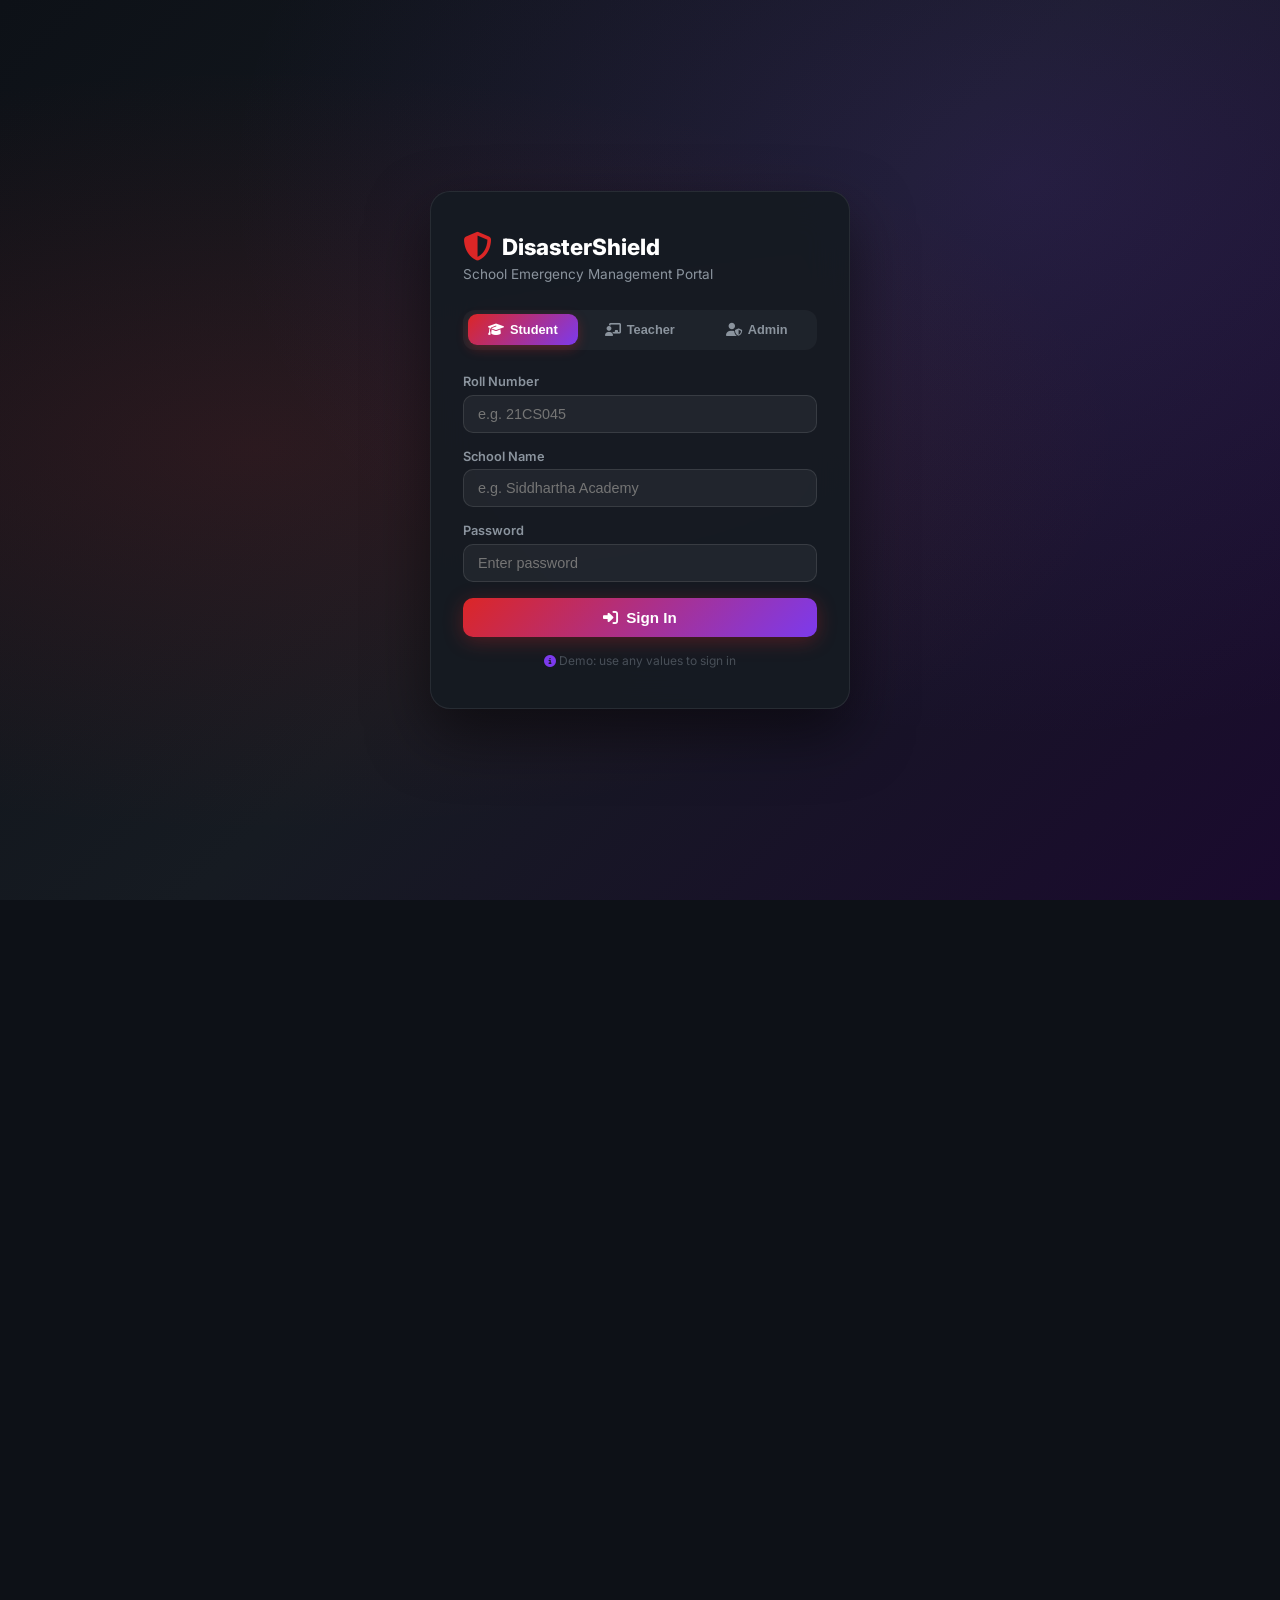
==== disaster-app/index.html @ bceb73b1 "Add DisasterShield app" ====
<!DOCTYPE html>
<html lang="en">
<head>
  <meta charset="UTF-8" />
  <meta name="viewport" content="width=device-width, initial-scale=1.0" />
  <title>DisasterShield — School Disaster Management System</title>
  <link rel="preconnect" href="https://fonts.googleapis.com" />
  <link href="https://fonts.googleapis.com/css2?family=Inter:wght@300;400;500;600;700;800&display=swap" rel="stylesheet" />
  <link rel="stylesheet" href="https://cdnjs.cloudflare.com/ajax/libs/font-awesome/6.5.0/css/all.min.css" />
  <link rel="stylesheet" href="style.css" />
</head>
<body>

<!-- ══════════ AUTH SCREEN ══════════ -->
<div id="auth-screen" class="screen active">
  <div class="auth-bg">
    <div class="auth-card">
      <div class="auth-logo"><i class="fas fa-shield-halved"></i><span>DisasterShield</span></div>
      <p class="auth-sub">School Emergency Management Portal</p>

      <div class="role-tabs">
        <button class="role-tab active" data-role="student" onclick="setRole('student')"><i class="fas fa-graduation-cap"></i> Student</button>
        <button class="role-tab" data-role="teacher" onclick="setRole('teacher')"><i class="fas fa-chalkboard-teacher"></i> Teacher</button>
        <button class="role-tab" data-role="admin" onclick="setRole('admin')"><i class="fas fa-user-shield"></i> Admin</button>
      </div>

      <form id="auth-form" onsubmit="handleLogin(event)">
        <div id="student-fields">
          <div class="form-group"><label>Roll Number</label><input type="text" id="roll" placeholder="e.g. 21CS045" /></div>
          <div class="form-group"><label>School Name</label><input type="text" id="school-s" placeholder="e.g. Siddhartha Academy" /></div>
          <div class="form-group"><label>Password</label><input type="password" id="pass-s" placeholder="Enter password" /></div>
        </div>
        <div id="teacher-fields" class="hidden">
          <div class="form-group"><label>Email</label><input type="email" id="email-t" placeholder="teacher@school.edu" /></div>
          <div class="form-group"><label>School Name</label><input type="text" id="school-t" placeholder="e.g. Siddhartha Academy" /></div>
          <div class="form-group"><label>Password</label><input type="password" id="pass-t" placeholder="Enter password" /></div>
        </div>
        <div id="admin-fields" class="hidden">
          <div class="form-group"><label>Admin Email</label><input type="email" id="email-a" placeholder="admin@district.gov" /></div>
          <div class="form-group"><label>Password</label><input type="password" id="pass-a" placeholder="Enter admin password" /></div>
        </div>
        <div id="auth-error" class="auth-error hidden"></div>
        <button type="submit" class="btn-login"><i class="fas fa-right-to-bracket"></i> Sign In</button>
      </form>
      <p class="demo-hint"><i class="fas fa-circle-info"></i> Demo: use any values to sign in</p>
    </div>
  </div>
</div>

<!-- ══════════ DASHBOARD SCREEN ══════════ -->
<div id="dashboard-screen" class="screen">
  <!-- Sidebar -->
  <aside class="sidebar" id="sidebar">
    <div class="sidebar-header">
      <i class="fas fa-shield-halved"></i>
      <span>DisasterShield</span>
      <button class="sidebar-close" onclick="toggleSidebar()"><i class="fas fa-times"></i></button>
    </div>
    <div class="user-badge" id="user-badge"></div>
    <nav class="sidebar-nav" id="sidebar-nav"></nav>
    <button class="btn-logout" onclick="logout()"><i class="fas fa-right-from-bracket"></i> Sign Out</button>
  </aside>

  <!-- Main -->
  <div class="main-wrap">
    <header class="topbar">
      <button class="menu-btn" onclick="toggleSidebar()"><i class="fas fa-bars"></i></button>
      <div class="topbar-title" id="topbar-title">Dashboard</div>
      <div class="topbar-right">
        <div class="alert-bell" onclick="showTab('alerts')">
          <i class="fas fa-bell"></i>
          <span class="bell-dot"></span>
        </div>
        <div class="topbar-avatar" id="topbar-avatar"></div>
      </div>
    </header>

    <main class="content" id="main-content"></main>
  </div>
</div>

<script src="app.js"></script>
</body>
</html>
---- disaster-app/style.css ----
*,*::before,*::after{box-sizing:border-box;margin:0;padding:0}
html,body{height:100%;font-family:'Inter',sans-serif;background:#0D1117;color:#E6EDF3;overflow-x:hidden}
a{text-decoration:none;color:inherit}
ul{list-style:none}
.hidden{display:none!important}
.screen{display:none}
.screen.active{display:block}

/* ── AUTH ── */
.auth-bg{
  min-height:100vh;display:flex;align-items:center;justify-content:center;
  background:linear-gradient(135deg,#0D1117 0%,#161B22 50%,#1a0a2e 100%);
  padding:1.5rem;position:relative;overflow:hidden;
}
.auth-bg::before{
  content:'';position:absolute;inset:0;
  background:radial-gradient(ellipse at 20% 50%,rgba(220,38,38,.12),transparent 60%),
             radial-gradient(ellipse at 80% 20%,rgba(124,58,237,.15),transparent 55%);
}
.auth-card{
  background:rgba(22,27,34,.95);border:1px solid rgba(255,255,255,.08);
  border-radius:20px;padding:2.5rem 2rem;width:100%;max-width:420px;
  position:relative;z-index:1;backdrop-filter:blur(20px);
  box-shadow:0 25px 60px rgba(0,0,0,.5);
}
.auth-logo{display:flex;align-items:center;gap:.6rem;margin-bottom:.3rem}
.auth-logo i{font-size:1.8rem;color:#DC2626}
.auth-logo span{font-size:1.4rem;font-weight:800;color:#fff}
.auth-sub{color:#8B949E;font-size:.85rem;margin-bottom:1.75rem}
.role-tabs{display:grid;grid-template-columns:1fr 1fr 1fr;gap:.4rem;margin-bottom:1.5rem;
  background:rgba(255,255,255,.04);padding:.3rem;border-radius:12px}
.role-tab{
  padding:.5rem;border:none;border-radius:9px;cursor:pointer;
  background:transparent;color:#8B949E;font-size:.8rem;font-weight:600;
  display:flex;align-items:center;justify-content:center;gap:.35rem;
  transition:all .25s;
}
.role-tab.active{background:linear-gradient(135deg,#DC2626,#7C3AED);color:#fff;box-shadow:0 4px 12px rgba(220,38,38,.3)}
.form-group{margin-bottom:1rem}
.form-group label{display:block;font-size:.8rem;font-weight:600;color:#8B949E;margin-bottom:.35rem}
.form-group input{
  width:100%;padding:10px 14px;
  background:rgba(255,255,255,.05);border:1px solid rgba(255,255,255,.1);
  border-radius:10px;color:#E6EDF3;font-size:.9rem;outline:none;transition:border .2s;
}
.form-group input:focus{border-color:#7C3AED;box-shadow:0 0 0 3px rgba(124,58,237,.15)}
.auth-error{padding:10px;background:rgba(220,38,38,.15);border:1px solid rgba(220,38,38,.3);
  border-radius:8px;color:#F87171;font-size:.82rem;margin-bottom:.75rem}
.btn-login{
  width:100%;padding:11px;border:none;border-radius:10px;cursor:pointer;font-weight:700;
  background:linear-gradient(135deg,#DC2626,#7C3AED);color:#fff;font-size:.95rem;
  display:flex;align-items:center;justify-content:center;gap:.5rem;
  transition:all .25s;box-shadow:0 4px 20px rgba(220,38,38,.3);
}
.btn-login:hover{transform:translateY(-2px);box-shadow:0 8px 30px rgba(220,38,38,.4)}
.demo-hint{text-align:center;color:#484F58;font-size:.75rem;margin-top:1rem}
.demo-hint i{color:#7C3AED}

/* ── DASHBOARD LAYOUT ── */
#dashboard-screen{display:flex;height:100vh;overflow:hidden}
#dashboard-screen.active{display:flex}

.sidebar{
  width:240px;flex-shrink:0;background:#161B22;border-right:1px solid rgba(255,255,255,.08);
  display:flex;flex-direction:column;padding:1rem;transition:transform .3s;z-index:200;
}
.sidebar-header{
  display:flex;align-items:center;gap:.5rem;padding:.5rem 0 1.25rem;
  font-weight:800;font-size:1rem;color:#fff;border-bottom:1px solid rgba(255,255,255,.07);margin-bottom:1rem;
}
.sidebar-header i{color:#DC2626;font-size:1.3rem}
.sidebar-close{display:none;margin-left:auto;background:none;border:none;color:#8B949E;cursor:pointer;font-size:1.1rem}
.user-badge{
  background:rgba(124,58,237,.12);border:1px solid rgba(124,58,237,.25);
  border-radius:10px;padding:.6rem .75rem;margin-bottom:1rem;font-size:.8rem;color:#C9D1D9;
}
.user-badge strong{display:block;color:#fff;font-size:.85rem;margin-bottom:.1rem}
.sidebar-nav{flex:1;display:flex;flex-direction:column;gap:.2rem}
.nav-item{
  display:flex;align-items:center;gap:.6rem;padding:.6rem .75rem;
  border-radius:9px;cursor:pointer;color:#8B949E;font-size:.85rem;font-weight:500;
  transition:all .2s;border:none;background:none;width:100%;text-align:left;
}
.nav-item:hover{background:rgba(255,255,255,.05);color:#E6EDF3}
.nav-item.active{background:linear-gradient(135deg,rgba(220,38,38,.2),rgba(124,58,237,.2));
  color:#fff;border:1px solid rgba(124,58,237,.3)}
.nav-item i{width:16px;text-align:center;font-size:.9rem}
.btn-logout{
  display:flex;align-items:center;gap:.5rem;padding:.6rem .75rem;
  border-radius:9px;cursor:pointer;color:#F87171;font-size:.85rem;font-weight:600;
  border:1px solid rgba(220,38,38,.25);background:rgba(220,38,38,.08);
  transition:all .2s;margin-top:.5rem;
}
.btn-logout:hover{background:rgba(220,38,38,.2)}

.main-wrap{flex:1;display:flex;flex-direction:column;overflow:hidden}
.topbar{
  height:60px;background:#161B22;border-bottom:1px solid rgba(255,255,255,.08);
  display:flex;align-items:center;padding:0 1.5rem;gap:1rem;flex-shrink:0;
}
.menu-btn{display:none;background:none;border:none;color:#8B949E;font-size:1.2rem;cursor:pointer}
.topbar-title{font-weight:700;font-size:1rem;flex:1}
.topbar-right{display:flex;align-items:center;gap:1rem}
.alert-bell{position:relative;cursor:pointer;color:#8B949E;font-size:1.1rem;transition:color .2s}
.alert-bell:hover{color:#E6EDF3}
.bell-dot{
  position:absolute;top:-2px;right:-2px;width:8px;height:8px;
  background:#DC2626;border-radius:50%;border:2px solid #161B22;
}
.topbar-avatar{
  width:34px;height:34px;border-radius:50%;
  background:linear-gradient(135deg,#DC2626,#7C3AED);
  display:flex;align-items:center;justify-content:center;
  font-weight:800;font-size:.85rem;color:#fff;
}
.content{flex:1;overflow-y:auto;padding:1.5rem;background:#0D1117}

/* ── CARDS & WIDGETS ── */
.stats-row{display:grid;grid-template-columns:repeat(auto-fit,minmax(160px,1fr));gap:1rem;margin-bottom:1.5rem}
.stat-w{
  background:#161B22;border:1px solid rgba(255,255,255,.07);border-radius:14px;
  padding:1.1rem 1.25rem;transition:all .2s;
}
.stat-w:hover{border-color:rgba(124,58,237,.4);transform:translateY(-2px)}
.stat-w-top{display:flex;align-items:center;justify-content:space-between;margin-bottom:.6rem}
.stat-w-icon{
  width:38px;height:38px;border-radius:10px;
  display:flex;align-items:center;justify-content:center;font-size:1rem;
}
.stat-w-num{font-size:1.8rem;font-weight:800;line-height:1}
.stat-w-label{font-size:.75rem;color:#8B949E;margin-top:.2rem}

.section-title-dash{font-size:1rem;font-weight:700;margin-bottom:1rem;color:#E6EDF3}
.card{background:#161B22;border:1px solid rgba(255,255,255,.07);border-radius:14px;padding:1.25rem;margin-bottom:1.25rem}

/* alerts */
.alert-item{
  display:flex;align-items:flex-start;gap:.85rem;padding:.85rem;
  border-radius:10px;margin-bottom:.6rem;border-left:3px solid;
}
.alert-item.critical{background:rgba(220,38,38,.08);border-color:#DC2626}
.alert-item.warning{background:rgba(245,158,11,.08);border-color:#F59E0B}
.alert-item.info{background:rgba(6,182,212,.08);border-color:#06B6D4}
.alert-icon{font-size:1.1rem;margin-top:.1rem}
.alert-item.critical .alert-icon{color:#DC2626}
.alert-item.warning .alert-icon{color:#F59E0B}
.alert-item.info .alert-icon{color:#06B6D4}
.alert-title{font-weight:700;font-size:.88rem;margin-bottom:.15rem}
.alert-desc{font-size:.78rem;color:#8B949E}
.alert-time{font-size:.72rem;color:#484F58;margin-top:.2rem}
.badge{display:inline-block;padding:2px 8px;border-radius:50px;font-size:.7rem;font-weight:700}
.badge-critical{background:rgba(220,38,38,.2);color:#F87171}
.badge-warning{background:rgba(245,158,11,.2);color:#FCD34D}
.badge-safe{background:rgba(34,197,94,.2);color:#4ADE80}

/* table */
.data-table{width:100%;border-collapse:collapse;font-size:.82rem}
.data-table th{
  text-align:left;padding:.6rem .75rem;color:#8B949E;font-weight:600;
  border-bottom:1px solid rgba(255,255,255,.07);white-space:nowrap;
}
.data-table td{padding:.65rem .75rem;border-bottom:1px solid rgba(255,255,255,.04);color:#C9D1D9}
.data-table tr:hover td{background:rgba(255,255,255,.02)}

/* form inputs inside dashboard */
.d-form-row{display:grid;grid-template-columns:1fr 1fr;gap:.75rem;margin-bottom:.75rem}
.d-form-group label{font-size:.78rem;color:#8B949E;display:block;margin-bottom:.3rem;font-weight:600}
.d-form-group input,.d-form-group select,.d-form-group textarea{
  width:100%;padding:8px 12px;background:rgba(255,255,255,.05);
  border:1px solid rgba(255,255,255,.1);border-radius:8px;color:#E6EDF3;
  font-size:.85rem;outline:none;transition:border .2s;font-family:inherit;
}
.d-form-group input:focus,.d-form-group select:focus,.d-form-group textarea:focus{border-color:#7C3AED}
.d-form-group select option{background:#161B22}
.btn-primary-d{
  padding:8px 18px;background:linear-gradient(135deg,#DC2626,#7C3AED);
  border:none;border-radius:8px;color:#fff;font-weight:700;font-size:.85rem;
  cursor:pointer;display:inline-flex;align-items:center;gap:.4rem;transition:all .2s;
}
.btn-primary-d:hover{transform:translateY(-1px);box-shadow:0 4px 15px rgba(220,38,38,.3)}
.btn-ghost{
  padding:8px 14px;background:rgba(255,255,255,.05);border:1px solid rgba(255,255,255,.1);
  border-radius:8px;color:#8B949E;font-size:.82rem;cursor:pointer;transition:all .2s;
}
.btn-ghost:hover{color:#E6EDF3;border-color:rgba(255,255,255,.2)}

/* map placeholder */
.map-box{
  height:280px;background:linear-gradient(135deg,rgba(6,182,212,.08),rgba(124,58,237,.08));
  border:1px solid rgba(6,182,212,.2);border-radius:12px;
  display:flex;flex-direction:column;align-items:center;justify-content:center;
  gap:.75rem;color:#06B6D4;font-size:.9rem;margin-bottom:1rem;position:relative;overflow:hidden;
}
.map-pin{position:absolute;font-size:1.5rem;animation:ping 2s infinite}
.map-pin:nth-child(1){top:30%;left:25%;color:#DC2626;animation-delay:0s}
.map-pin:nth-child(2){top:50%;left:60%;color:#F59E0B;animation-delay:.6s}
.map-pin:nth-child(3){top:65%;left:40%;color:#06B6D4;animation-delay:1.2s}
@keyframes ping{0%,100%{transform:scale(1);opacity:1}50%{transform:scale(1.3);opacity:.7}}

/* resource bar */
.resource-bar{margin-bottom:.85rem}
.resource-bar-top{display:flex;justify-content:space-between;font-size:.8rem;margin-bottom:.35rem}
.resource-track{height:7px;background:rgba(255,255,255,.07);border-radius:50px;overflow:hidden}
.resource-fill{height:100%;border-radius:50px;transition:width 1s ease}

@media(max-width:768px){
  .sidebar{position:fixed;top:0;left:0;height:100%;transform:translateX(-100%)}
  .sidebar.open{transform:translateX(0)}
  .sidebar-close{display:block}
  .menu-btn{display:block}
  .d-form-row{grid-template-columns:1fr}
  .stats-row{grid-template-columns:1fr 1fr}
}
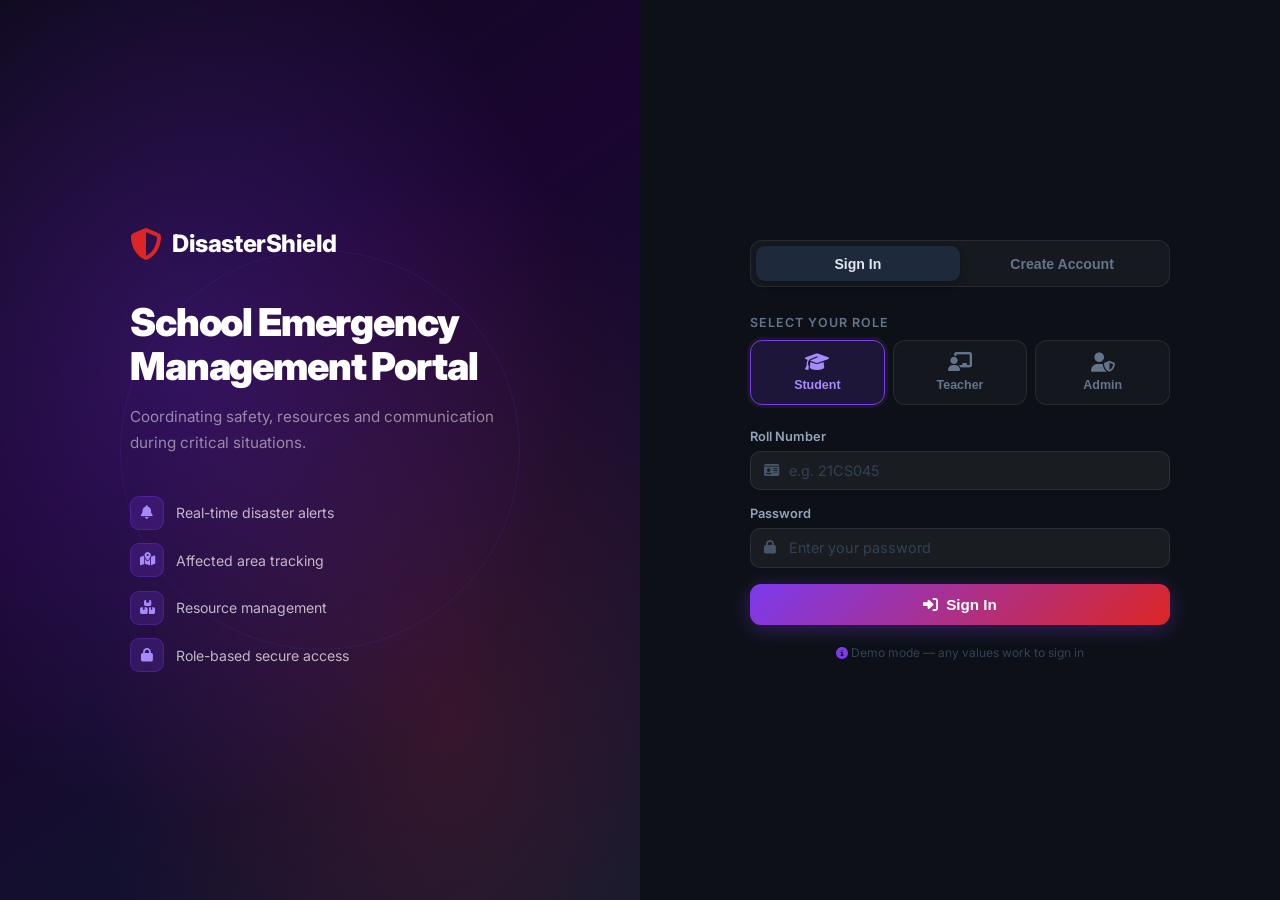
==== commit 9c285256: "Rebuild DisasterShield - full auth + dashboard" ====
--- a/disaster-app/index.html
+++ b/disaster-app/index.html
@@ -3,79 +3,109 @@
 <head>
   <meta charset="UTF-8" />
   <meta name="viewport" content="width=device-width, initial-scale=1.0" />
-  <title>DisasterShield — School Disaster Management System</title>
+  <title>DisasterShield — School Disaster Management</title>
   <link rel="preconnect" href="https://fonts.googleapis.com" />
-  <link href="https://fonts.googleapis.com/css2?family=Inter:wght@300;400;500;600;700;800&display=swap" rel="stylesheet" />
+  <link href="https://fonts.googleapis.com/css2?family=Inter:wght@300;400;500;600;700;800;900&display=swap" rel="stylesheet" />
   <link rel="stylesheet" href="https://cdnjs.cloudflare.com/ajax/libs/font-awesome/6.5.0/css/all.min.css" />
   <link rel="stylesheet" href="style.css" />
 </head>
 <body>
 
-<!-- ══════════ AUTH SCREEN ══════════ -->
-<div id="auth-screen" class="screen active">
-  <div class="auth-bg">
-    <div class="auth-card">
-      <div class="auth-logo"><i class="fas fa-shield-halved"></i><span>DisasterShield</span></div>
-      <p class="auth-sub">School Emergency Management Portal</p>
+<!-- ══════════════════════════════════════════ AUTH PAGE -->
+<div id="page-auth" class="page active">
+  <div class="auth-split">
 
-      <div class="role-tabs">
-        <button class="role-tab active" data-role="student" onclick="setRole('student')"><i class="fas fa-graduation-cap"></i> Student</button>
-        <button class="role-tab" data-role="teacher" onclick="setRole('teacher')"><i class="fas fa-chalkboard-teacher"></i> Teacher</button>
-        <button class="role-tab" data-role="admin" onclick="setRole('admin')"><i class="fas fa-user-shield"></i> Admin</button>
+    <!-- Left panel -->
+    <div class="auth-left">
+      <div class="auth-left-inner">
+        <div class="brand"><i class="fas fa-shield-halved"></i><span>DisasterShield</span></div>
+        <h1 class="auth-headline">School Emergency<br/>Management Portal</h1>
+        <p class="auth-tagline">Coordinating safety, resources and communication during critical situations.</p>
+        <div class="feature-list">
+          <div class="feature-item"><i class="fas fa-bell"></i><span>Real-time disaster alerts</span></div>
+          <div class="feature-item"><i class="fas fa-map-location-dot"></i><span>Affected area tracking</span></div>
+          <div class="feature-item"><i class="fas fa-boxes-stacked"></i><span>Resource management</span></div>
+          <div class="feature-item"><i class="fas fa-lock"></i><span>Role-based secure access</span></div>
+        </div>
       </div>
+    </div>
 
-      <form id="auth-form" onsubmit="handleLogin(event)">
-        <div id="student-fields">
-          <div class="form-group"><label>Roll Number</label><input type="text" id="roll" placeholder="e.g. 21CS045" /></div>
-          <div class="form-group"><label>School Name</label><input type="text" id="school-s" placeholder="e.g. Siddhartha Academy" /></div>
-          <div class="form-group"><label>Password</label><input type="password" id="pass-s" placeholder="Enter password" /></div>
+    <!-- Right panel -->
+    <div class="auth-right">
+      <div class="auth-box">
+
+        <!-- Tabs: Sign In / Create Account -->
+        <div class="auth-tabs">
+          <button class="auth-tab active" id="tab-signin" onclick="switchAuthTab('signin')">Sign In</button>
+          <button class="auth-tab" id="tab-create" onclick="switchAuthTab('create')">Create Account</button>
         </div>
-        <div id="teacher-fields" class="hidden">
-          <div class="form-group"><label>Email</label><input type="email" id="email-t" placeholder="teacher@school.edu" /></div>
-          <div class="form-group"><label>School Name</label><input type="text" id="school-t" placeholder="e.g. Siddhartha Academy" /></div>
-          <div class="form-group"><label>Password</label><input type="password" id="pass-t" placeholder="Enter password" /></div>
+
+        <!-- Role selector -->
+        <div class="role-selector">
+          <p class="role-label">Select your role</p>
+          <div class="role-btns">
+            <button class="role-btn active" data-role="student" onclick="setRole('student')">
+              <i class="fas fa-graduation-cap"></i><span>Student</span>
+            </button>
+            <button class="role-btn" data-role="teacher" onclick="setRole('teacher')">
+              <i class="fas fa-chalkboard-teacher"></i><span>Teacher</span>
+            </button>
+            <button class="role-btn" data-role="admin" onclick="setRole('admin')">
+              <i class="fas fa-user-shield"></i><span>Admin</span>
+            </button>
+          </div>
         </div>
-        <div id="admin-fields" class="hidden">
-          <div class="form-group"><label>Admin Email</label><input type="email" id="email-a" placeholder="admin@district.gov" /></div>
-          <div class="form-group"><label>Password</label><input type="password" id="pass-a" placeholder="Enter admin password" /></div>
-        </div>
-        <div id="auth-error" class="auth-error hidden"></div>
-        <button type="submit" class="btn-login"><i class="fas fa-right-to-bracket"></i> Sign In</button>
-      </form>
-      <p class="demo-hint"><i class="fas fa-circle-info"></i> Demo: use any values to sign in</p>
+
+        <!-- SIGN IN FORM -->
+        <form id="form-signin" onsubmit="handleSignIn(event)">
+          <!-- Student sign-in -->
+          <div id="si-student">
+            <div class="fg"><label>Roll Number</label><div class="input-wrap"><i class="fas fa-id-card"></i><input type="text" id="si-roll" placeholder="e.g. 21CS045" /></div></div>
+            <div class="fg"><label>Password</label><div class="input-wrap"><i class="fas fa-lock"></i><input type="password" id="si-pass-s" placeholder="Enter your password" /></div></div>
+          </div>
+          <!-- Teacher sign-in -->
+          <div id="si-teacher" class="hidden">
+            <div class="fg"><label>Email Address</label><div class="input-wrap"><i class="fas fa-envelope"></i><input type="email" id="si-email-t" placeholder="teacher@school.edu" /></div></div>
+            <div class="fg"><label>School Name</label><div class="input-wrap"><i class="fas fa-school"></i><input type="text" id="si-school-t" placeholder="e.g. Siddhartha Academy" /></div></div>
+            <div class="fg"><label>Password</label><div class="input-wrap"><i class="fas fa-lock"></i><input type="password" id="si-pass-t" placeholder="Enter your password" /></div></div>
+          </div>
+          <!-- Admin sign-in -->
+          <div id="si-admin" class="hidden">
+            <div class="fg"><label>Admin Email</label><div class="input-wrap"><i class="fas fa-envelope"></i><input type="email" id="si-email-a" placeholder="admin@district.gov" /></div></div>
+            <div class="fg"><label>Password</label><div class="input-wrap"><i class="fas fa-lock"></i><input type="password" id="si-pass-a" placeholder="Enter admin password" /></div></div>
+          </div>
+          <div id="signin-error" class="form-error hidden"></div>
+          <button type="submit" class="btn-auth"><i class="fas fa-right-to-bracket"></i> Sign In</button>
+        </form>
+
+        <!-- CREATE ACCOUNT FORM -->
+        <form id="form-create" class="hidden" onsubmit="handleCreate(event)">
+          <!-- Student create -->
+          <div id="ca-student">
+            <div class="fg"><label>Full Name</label><div class="input-wrap"><i class="fas fa-user"></i><input type="text" id="ca-name-s" placeholder="Your full name" /></div></div>
+            <div class="fg"><label>Roll Number</label><div class="input-wrap"><i class="fas fa-id-card"></i><input type="text" id="ca-roll" placeholder="e.g. 21CS045" /></div></div>
+            <div class="fg"><label>School Name</label><div class="input-wrap"><i class="fas fa-school"></i><input type="text" id="ca-school-s" placeholder="e.g. Siddhartha Academy" /></div></div>
+            <div class="fg"><label>Password</label><div class="input-wrap"><i class="fas fa-lock"></i><input type="password" id="ca-pass-s" placeholder="Create a password" /></div></div>
+          </div>
+          <!-- Teacher create -->
+          <div id="ca-teacher" class="hidden">
+            <div class="info-box"><i class="fas fa-circle-info"></i> Teacher accounts require pre-registered credentials from your school admin.</div>
+            <div class="fg"><label>Email Address</label><div class="input-wrap"><i class="fas fa-envelope"></i><input type="email" id="ca-email-t" placeholder="teacher@school.edu" /></div></div>
+            <div class="fg"><label>School Name</label><div class="input-wrap"><i class="fas fa-school"></i><input type="text" id="ca-school-t" placeholder="e.g. Siddhartha Academy" /></div></div>
+            <div class="fg"><label>Password <span class="hint">(set by admin)</span></label><div class="input-wrap"><i class="fas fa-lock"></i><input type="password" id="ca-pass-t" placeholder="Password given by admin" /></div></div>
+          </div>
+          <!-- Admin create -->
+          <div id="ca-admin" class="hidden">
+            <div class="fg"><label>Admin Email</label><div class="input-wrap"><i class="fas fa-envelope"></i><input type="email" id="ca-email-a" placeholder="admin@district.gov" /></div></div>
+            <div class="fg"><label>Password</label><div class="input-wrap"><i class="fas fa-lock"></i><input type="password" id="ca-pass-a" placeholder="Create admin password" /></div></div>
+          </div>
+          <div id="create-error" class="form-error hidden"></div>
+          <button type="submit" class="btn-auth"><i class="fas fa-user-plus"></i> Create Account</button>
+        </form>
+
+        <p class="demo-note"><i class="fas fa-circle-info"></i>&nbsp;Demo mode — any values work to sign in</p>
+      </div>
     </div>
-  </div>
-</div>
-
-<!-- ══════════ DASHBOARD SCREEN ══════════ -->
-<div id="dashboard-screen" class="screen">
-  <!-- Sidebar -->
-  <aside class="sidebar" id="sidebar">
-    <div class="sidebar-header">
-      <i class="fas fa-shield-halved"></i>
-      <span>DisasterShield</span>
-      <button class="sidebar-close" onclick="toggleSidebar()"><i class="fas fa-times"></i></button>
-    </div>
-    <div class="user-badge" id="user-badge"></div>
-    <nav class="sidebar-nav" id="sidebar-nav"></nav>
-    <button class="btn-logout" onclick="logout()"><i class="fas fa-right-from-bracket"></i> Sign Out</button>
-  </aside>
-
-  <!-- Main -->
-  <div class="main-wrap">
-    <header class="topbar">
-      <button class="menu-btn" onclick="toggleSidebar()"><i class="fas fa-bars"></i></button>
-      <div class="topbar-title" id="topbar-title">Dashboard</div>
-      <div class="topbar-right">
-        <div class="alert-bell" onclick="showTab('alerts')">
-          <i class="fas fa-bell"></i>
-          <span class="bell-dot"></span>
-        </div>
-        <div class="topbar-avatar" id="topbar-avatar"></div>
-      </div>
-    </header>
-
-    <main class="content" id="main-content"></main>
   </div>
 </div>
 
--- a/disaster-app/style.css
+++ b/disaster-app/style.css
@@ -1,213 +1,116 @@
 *,*::before,*::after{box-sizing:border-box;margin:0;padding:0}
-html,body{height:100%;font-family:'Inter',sans-serif;background:#0D1117;color:#E6EDF3;overflow-x:hidden}
-a{text-decoration:none;color:inherit}
-ul{list-style:none}
+html,body{height:100%;font-family:'Inter',sans-serif;background:#0A0A0F;color:#E2E8F0;overflow-x:hidden}
 .hidden{display:none!important}
-.screen{display:none}
-.screen.active{display:block}
+.page{display:none}
+.page.active{display:block}
 
-/* ── AUTH ── */
-.auth-bg{
-  min-height:100vh;display:flex;align-items:center;justify-content:center;
-  background:linear-gradient(135deg,#0D1117 0%,#161B22 50%,#1a0a2e 100%);
-  padding:1.5rem;position:relative;overflow:hidden;
+/* ── AUTH SPLIT LAYOUT ─────────────────────────────────── */
+.auth-split{display:grid;grid-template-columns:1fr 1fr;min-height:100vh}
+
+/* LEFT */
+.auth-left{
+  background:linear-gradient(145deg,#0F0A1E 0%,#1a0530 40%,#0d1a2e 100%);
+  display:flex;align-items:center;justify-content:center;padding:3rem 2.5rem;
+  position:relative;overflow:hidden;
 }
-.auth-bg::before{
+.auth-left::before{
   content:'';position:absolute;inset:0;
-  background:radial-gradient(ellipse at 20% 50%,rgba(220,38,38,.12),transparent 60%),
-             radial-gradient(ellipse at 80% 20%,rgba(124,58,237,.15),transparent 55%);
+  background:radial-gradient(ellipse at 30% 40%,rgba(124,58,237,.25),transparent 60%),
+             radial-gradient(ellipse at 70% 80%,rgba(220,38,38,.18),transparent 55%);
 }
-.auth-card{
-  background:rgba(22,27,34,.95);border:1px solid rgba(255,255,255,.08);
-  border-radius:20px;padding:2.5rem 2rem;width:100%;max-width:420px;
-  position:relative;z-index:1;backdrop-filter:blur(20px);
-  box-shadow:0 25px 60px rgba(0,0,0,.5);
+.auth-left::after{
+  content:'';position:absolute;
+  width:400px;height:400px;border-radius:50%;
+  border:1px solid rgba(124,58,237,.12);
+  top:50%;left:50%;transform:translate(-50%,-50%);
 }
-.auth-logo{display:flex;align-items:center;gap:.6rem;margin-bottom:.3rem}
-.auth-logo i{font-size:1.8rem;color:#DC2626}
-.auth-logo span{font-size:1.4rem;font-weight:800;color:#fff}
-.auth-sub{color:#8B949E;font-size:.85rem;margin-bottom:1.75rem}
-.role-tabs{display:grid;grid-template-columns:1fr 1fr 1fr;gap:.4rem;margin-bottom:1.5rem;
-  background:rgba(255,255,255,.04);padding:.3rem;border-radius:12px}
-.role-tab{
-  padding:.5rem;border:none;border-radius:9px;cursor:pointer;
-  background:transparent;color:#8B949E;font-size:.8rem;font-weight:600;
-  display:flex;align-items:center;justify-content:center;gap:.35rem;
+.auth-left-inner{position:relative;z-index:1;max-width:380px}
+.brand{display:flex;align-items:center;gap:.65rem;margin-bottom:2.5rem}
+.brand i{font-size:2rem;color:#DC2626}
+.brand span{font-size:1.5rem;font-weight:800;color:#fff;letter-spacing:-.02em}
+.auth-headline{font-size:clamp(1.8rem,3vw,2.6rem);font-weight:900;line-height:1.15;
+  color:#fff;margin-bottom:1rem;letter-spacing:-.03em}
+.auth-tagline{color:rgba(255,255,255,.5);font-size:.95rem;line-height:1.7;margin-bottom:2.5rem}
+.feature-list{display:flex;flex-direction:column;gap:.85rem}
+.feature-item{display:flex;align-items:center;gap:.75rem;color:rgba(255,255,255,.7);font-size:.88rem}
+.feature-item i{
+  width:34px;height:34px;border-radius:9px;flex-shrink:0;
+  background:rgba(124,58,237,.2);border:1px solid rgba(124,58,237,.3);
+  display:flex;align-items:center;justify-content:center;color:#A78BFA;font-size:.85rem;
+}
+
+/* RIGHT */
+.auth-right{
+  background:#0D1117;display:flex;align-items:center;justify-content:center;
+  padding:2rem 1.5rem;overflow-y:auto;
+}
+.auth-box{width:100%;max-width:420px}
+
+/* Auth tabs */
+.auth-tabs{display:grid;grid-template-columns:1fr 1fr;background:rgba(255,255,255,.04);
+  border:1px solid rgba(255,255,255,.08);border-radius:12px;padding:.3rem;margin-bottom:1.75rem}
+.auth-tab{
+  padding:.6rem;border:none;border-radius:9px;cursor:pointer;
+  background:transparent;color:#64748B;font-size:.88rem;font-weight:600;
   transition:all .25s;
 }
-.role-tab.active{background:linear-gradient(135deg,#DC2626,#7C3AED);color:#fff;box-shadow:0 4px 12px rgba(220,38,38,.3)}
-.form-group{margin-bottom:1rem}
-.form-group label{display:block;font-size:.8rem;font-weight:600;color:#8B949E;margin-bottom:.35rem}
-.form-group input{
-  width:100%;padding:10px 14px;
-  background:rgba(255,255,255,.05);border:1px solid rgba(255,255,255,.1);
-  border-radius:10px;color:#E6EDF3;font-size:.9rem;outline:none;transition:border .2s;
+.auth-tab.active{background:#1E293B;color:#E2E8F0;box-shadow:0 2px 8px rgba(0,0,0,.3)}
+
+/* Role selector */
+.role-label{font-size:.78rem;font-weight:600;color:#64748B;text-transform:uppercase;
+  letter-spacing:.08em;margin-bottom:.6rem}
+.role-btns{display:grid;grid-template-columns:1fr 1fr 1fr;gap:.5rem;margin-bottom:1.5rem}
+.role-btn{
+  display:flex;flex-direction:column;align-items:center;gap:.4rem;
+  padding:.75rem .5rem;border-radius:12px;cursor:pointer;
+  background:rgba(255,255,255,.03);border:1.5px solid rgba(255,255,255,.08);
+  color:#64748B;font-size:.78rem;font-weight:600;transition:all .25s;
 }
-.form-group input:focus{border-color:#7C3AED;box-shadow:0 0 0 3px rgba(124,58,237,.15)}
-.auth-error{padding:10px;background:rgba(220,38,38,.15);border:1px solid rgba(220,38,38,.3);
-  border-radius:8px;color:#F87171;font-size:.82rem;margin-bottom:.75rem}
-.btn-login{
-  width:100%;padding:11px;border:none;border-radius:10px;cursor:pointer;font-weight:700;
-  background:linear-gradient(135deg,#DC2626,#7C3AED);color:#fff;font-size:.95rem;
+.role-btn i{font-size:1.2rem}
+.role-btn:hover{background:rgba(124,58,237,.1);border-color:rgba(124,58,237,.3);color:#A78BFA}
+.role-btn.active{background:rgba(124,58,237,.15);border-color:#7C3AED;color:#A78BFA;
+  box-shadow:0 0 0 3px rgba(124,58,237,.1)}
+
+/* Form */
+.fg{margin-bottom:1rem}
+.fg label{display:block;font-size:.8rem;font-weight:600;color:#94A3B8;margin-bottom:.4rem}
+.fg label .hint{font-weight:400;color:#475569;font-size:.75rem}
+.input-wrap{position:relative}
+.input-wrap i{
+  position:absolute;left:.85rem;top:50%;transform:translateY(-50%);
+  color:#475569;font-size:.85rem;pointer-events:none;
+}
+.input-wrap input{
+  width:100%;padding:.65rem .85rem .65rem 2.4rem;
+  background:rgba(255,255,255,.05);border:1.5px solid rgba(255,255,255,.08);
+  border-radius:10px;color:#E2E8F0;font-size:.9rem;outline:none;
+  transition:border .2s,box-shadow .2s;font-family:'Inter',sans-serif;
+}
+.input-wrap input::placeholder{color:#334155}
+.input-wrap input:focus{border-color:#7C3AED;box-shadow:0 0 0 3px rgba(124,58,237,.15);background:rgba(124,58,237,.05)}
+.form-error{
+  display:flex;align-items:center;gap:.5rem;padding:.65rem .85rem;
+  background:rgba(220,38,38,.1);border:1px solid rgba(220,38,38,.25);
+  border-radius:9px;color:#FCA5A5;font-size:.82rem;margin-bottom:.85rem;
+}
+.info-box{
+  display:flex;align-items:flex-start;gap:.5rem;padding:.7rem .85rem;
+  background:rgba(6,182,212,.08);border:1px solid rgba(6,182,212,.2);
+  border-radius:9px;color:#67E8F9;font-size:.8rem;margin-bottom:1rem;line-height:1.5;
+}
+.btn-auth{
+  width:100%;padding:.75rem;border:none;border-radius:11px;cursor:pointer;
+  font-weight:700;font-size:.95rem;color:#fff;
+  background:linear-gradient(135deg,#7C3AED,#DC2626);
   display:flex;align-items:center;justify-content:center;gap:.5rem;
-  transition:all .25s;box-shadow:0 4px 20px rgba(220,38,38,.3);
+  transition:all .25s;box-shadow:0 4px 20px rgba(124,58,237,.35);margin-top:.25rem;
 }
-.btn-login:hover{transform:translateY(-2px);box-shadow:0 8px 30px rgba(220,38,38,.4)}
-.demo-hint{text-align:center;color:#484F58;font-size:.75rem;margin-top:1rem}
-.demo-hint i{color:#7C3AED}
-
-/* ── DASHBOARD LAYOUT ── */
-#dashboard-screen{display:flex;height:100vh;overflow:hidden}
-#dashboard-screen.active{display:flex}
-
-.sidebar{
-  width:240px;flex-shrink:0;background:#161B22;border-right:1px solid rgba(255,255,255,.08);
-  display:flex;flex-direction:column;padding:1rem;transition:transform .3s;z-index:200;
-}
-.sidebar-header{
-  display:flex;align-items:center;gap:.5rem;padding:.5rem 0 1.25rem;
-  font-weight:800;font-size:1rem;color:#fff;border-bottom:1px solid rgba(255,255,255,.07);margin-bottom:1rem;
-}
-.sidebar-header i{color:#DC2626;font-size:1.3rem}
-.sidebar-close{display:none;margin-left:auto;background:none;border:none;color:#8B949E;cursor:pointer;font-size:1.1rem}
-.user-badge{
-  background:rgba(124,58,237,.12);border:1px solid rgba(124,58,237,.25);
-  border-radius:10px;padding:.6rem .75rem;margin-bottom:1rem;font-size:.8rem;color:#C9D1D9;
-}
-.user-badge strong{display:block;color:#fff;font-size:.85rem;margin-bottom:.1rem}
-.sidebar-nav{flex:1;display:flex;flex-direction:column;gap:.2rem}
-.nav-item{
-  display:flex;align-items:center;gap:.6rem;padding:.6rem .75rem;
-  border-radius:9px;cursor:pointer;color:#8B949E;font-size:.85rem;font-weight:500;
-  transition:all .2s;border:none;background:none;width:100%;text-align:left;
-}
-.nav-item:hover{background:rgba(255,255,255,.05);color:#E6EDF3}
-.nav-item.active{background:linear-gradient(135deg,rgba(220,38,38,.2),rgba(124,58,237,.2));
-  color:#fff;border:1px solid rgba(124,58,237,.3)}
-.nav-item i{width:16px;text-align:center;font-size:.9rem}
-.btn-logout{
-  display:flex;align-items:center;gap:.5rem;padding:.6rem .75rem;
-  border-radius:9px;cursor:pointer;color:#F87171;font-size:.85rem;font-weight:600;
-  border:1px solid rgba(220,38,38,.25);background:rgba(220,38,38,.08);
-  transition:all .2s;margin-top:.5rem;
-}
-.btn-logout:hover{background:rgba(220,38,38,.2)}
-
-.main-wrap{flex:1;display:flex;flex-direction:column;overflow:hidden}
-.topbar{
-  height:60px;background:#161B22;border-bottom:1px solid rgba(255,255,255,.08);
-  display:flex;align-items:center;padding:0 1.5rem;gap:1rem;flex-shrink:0;
-}
-.menu-btn{display:none;background:none;border:none;color:#8B949E;font-size:1.2rem;cursor:pointer}
-.topbar-title{font-weight:700;font-size:1rem;flex:1}
-.topbar-right{display:flex;align-items:center;gap:1rem}
-.alert-bell{position:relative;cursor:pointer;color:#8B949E;font-size:1.1rem;transition:color .2s}
-.alert-bell:hover{color:#E6EDF3}
-.bell-dot{
-  position:absolute;top:-2px;right:-2px;width:8px;height:8px;
-  background:#DC2626;border-radius:50%;border:2px solid #161B22;
-}
-.topbar-avatar{
-  width:34px;height:34px;border-radius:50%;
-  background:linear-gradient(135deg,#DC2626,#7C3AED);
-  display:flex;align-items:center;justify-content:center;
-  font-weight:800;font-size:.85rem;color:#fff;
-}
-.content{flex:1;overflow-y:auto;padding:1.5rem;background:#0D1117}
-
-/* ── CARDS & WIDGETS ── */
-.stats-row{display:grid;grid-template-columns:repeat(auto-fit,minmax(160px,1fr));gap:1rem;margin-bottom:1.5rem}
-.stat-w{
-  background:#161B22;border:1px solid rgba(255,255,255,.07);border-radius:14px;
-  padding:1.1rem 1.25rem;transition:all .2s;
-}
-.stat-w:hover{border-color:rgba(124,58,237,.4);transform:translateY(-2px)}
-.stat-w-top{display:flex;align-items:center;justify-content:space-between;margin-bottom:.6rem}
-.stat-w-icon{
-  width:38px;height:38px;border-radius:10px;
-  display:flex;align-items:center;justify-content:center;font-size:1rem;
-}
-.stat-w-num{font-size:1.8rem;font-weight:800;line-height:1}
-.stat-w-label{font-size:.75rem;color:#8B949E;margin-top:.2rem}
-
-.section-title-dash{font-size:1rem;font-weight:700;margin-bottom:1rem;color:#E6EDF3}
-.card{background:#161B22;border:1px solid rgba(255,255,255,.07);border-radius:14px;padding:1.25rem;margin-bottom:1.25rem}
-
-/* alerts */
-.alert-item{
-  display:flex;align-items:flex-start;gap:.85rem;padding:.85rem;
-  border-radius:10px;margin-bottom:.6rem;border-left:3px solid;
-}
-.alert-item.critical{background:rgba(220,38,38,.08);border-color:#DC2626}
-.alert-item.warning{background:rgba(245,158,11,.08);border-color:#F59E0B}
-.alert-item.info{background:rgba(6,182,212,.08);border-color:#06B6D4}
-.alert-icon{font-size:1.1rem;margin-top:.1rem}
-.alert-item.critical .alert-icon{color:#DC2626}
-.alert-item.warning .alert-icon{color:#F59E0B}
-.alert-item.info .alert-icon{color:#06B6D4}
-.alert-title{font-weight:700;font-size:.88rem;margin-bottom:.15rem}
-.alert-desc{font-size:.78rem;color:#8B949E}
-.alert-time{font-size:.72rem;color:#484F58;margin-top:.2rem}
-.badge{display:inline-block;padding:2px 8px;border-radius:50px;font-size:.7rem;font-weight:700}
-.badge-critical{background:rgba(220,38,38,.2);color:#F87171}
-.badge-warning{background:rgba(245,158,11,.2);color:#FCD34D}
-.badge-safe{background:rgba(34,197,94,.2);color:#4ADE80}
-
-/* table */
-.data-table{width:100%;border-collapse:collapse;font-size:.82rem}
-.data-table th{
-  text-align:left;padding:.6rem .75rem;color:#8B949E;font-weight:600;
-  border-bottom:1px solid rgba(255,255,255,.07);white-space:nowrap;
-}
-.data-table td{padding:.65rem .75rem;border-bottom:1px solid rgba(255,255,255,.04);color:#C9D1D9}
-.data-table tr:hover td{background:rgba(255,255,255,.02)}
-
-/* form inputs inside dashboard */
-.d-form-row{display:grid;grid-template-columns:1fr 1fr;gap:.75rem;margin-bottom:.75rem}
-.d-form-group label{font-size:.78rem;color:#8B949E;display:block;margin-bottom:.3rem;font-weight:600}
-.d-form-group input,.d-form-group select,.d-form-group textarea{
-  width:100%;padding:8px 12px;background:rgba(255,255,255,.05);
-  border:1px solid rgba(255,255,255,.1);border-radius:8px;color:#E6EDF3;
-  font-size:.85rem;outline:none;transition:border .2s;font-family:inherit;
-}
-.d-form-group input:focus,.d-form-group select:focus,.d-form-group textarea:focus{border-color:#7C3AED}
-.d-form-group select option{background:#161B22}
-.btn-primary-d{
-  padding:8px 18px;background:linear-gradient(135deg,#DC2626,#7C3AED);
-  border:none;border-radius:8px;color:#fff;font-weight:700;font-size:.85rem;
-  cursor:pointer;display:inline-flex;align-items:center;gap:.4rem;transition:all .2s;
-}
-.btn-primary-d:hover{transform:translateY(-1px);box-shadow:0 4px 15px rgba(220,38,38,.3)}
-.btn-ghost{
-  padding:8px 14px;background:rgba(255,255,255,.05);border:1px solid rgba(255,255,255,.1);
-  border-radius:8px;color:#8B949E;font-size:.82rem;cursor:pointer;transition:all .2s;
-}
-.btn-ghost:hover{color:#E6EDF3;border-color:rgba(255,255,255,.2)}
-
-/* map placeholder */
-.map-box{
-  height:280px;background:linear-gradient(135deg,rgba(6,182,212,.08),rgba(124,58,237,.08));
-  border:1px solid rgba(6,182,212,.2);border-radius:12px;
-  display:flex;flex-direction:column;align-items:center;justify-content:center;
-  gap:.75rem;color:#06B6D4;font-size:.9rem;margin-bottom:1rem;position:relative;overflow:hidden;
-}
-.map-pin{position:absolute;font-size:1.5rem;animation:ping 2s infinite}
-.map-pin:nth-child(1){top:30%;left:25%;color:#DC2626;animation-delay:0s}
-.map-pin:nth-child(2){top:50%;left:60%;color:#F59E0B;animation-delay:.6s}
-.map-pin:nth-child(3){top:65%;left:40%;color:#06B6D4;animation-delay:1.2s}
-@keyframes ping{0%,100%{transform:scale(1);opacity:1}50%{transform:scale(1.3);opacity:.7}}
-
-/* resource bar */
-.resource-bar{margin-bottom:.85rem}
-.resource-bar-top{display:flex;justify-content:space-between;font-size:.8rem;margin-bottom:.35rem}
-.resource-track{height:7px;background:rgba(255,255,255,.07);border-radius:50px;overflow:hidden}
-.resource-fill{height:100%;border-radius:50px;transition:width 1s ease}
+.btn-auth:hover{transform:translateY(-2px);box-shadow:0 8px 30px rgba(124,58,237,.5)}
+.demo-note{text-align:center;color:#334155;font-size:.75rem;margin-top:1.25rem}
+.demo-note i{color:#7C3AED}
 
 @media(max-width:768px){
-  .sidebar{position:fixed;top:0;left:0;height:100%;transform:translateX(-100%)}
-  .sidebar.open{transform:translateX(0)}
-  .sidebar-close{display:block}
-  .menu-btn{display:block}
-  .d-form-row{grid-template-columns:1fr}
-  .stats-row{grid-template-columns:1fr 1fr}
+  .auth-split{grid-template-columns:1fr}
+  .auth-left{display:none}
+  .auth-right{min-height:100vh}
 }
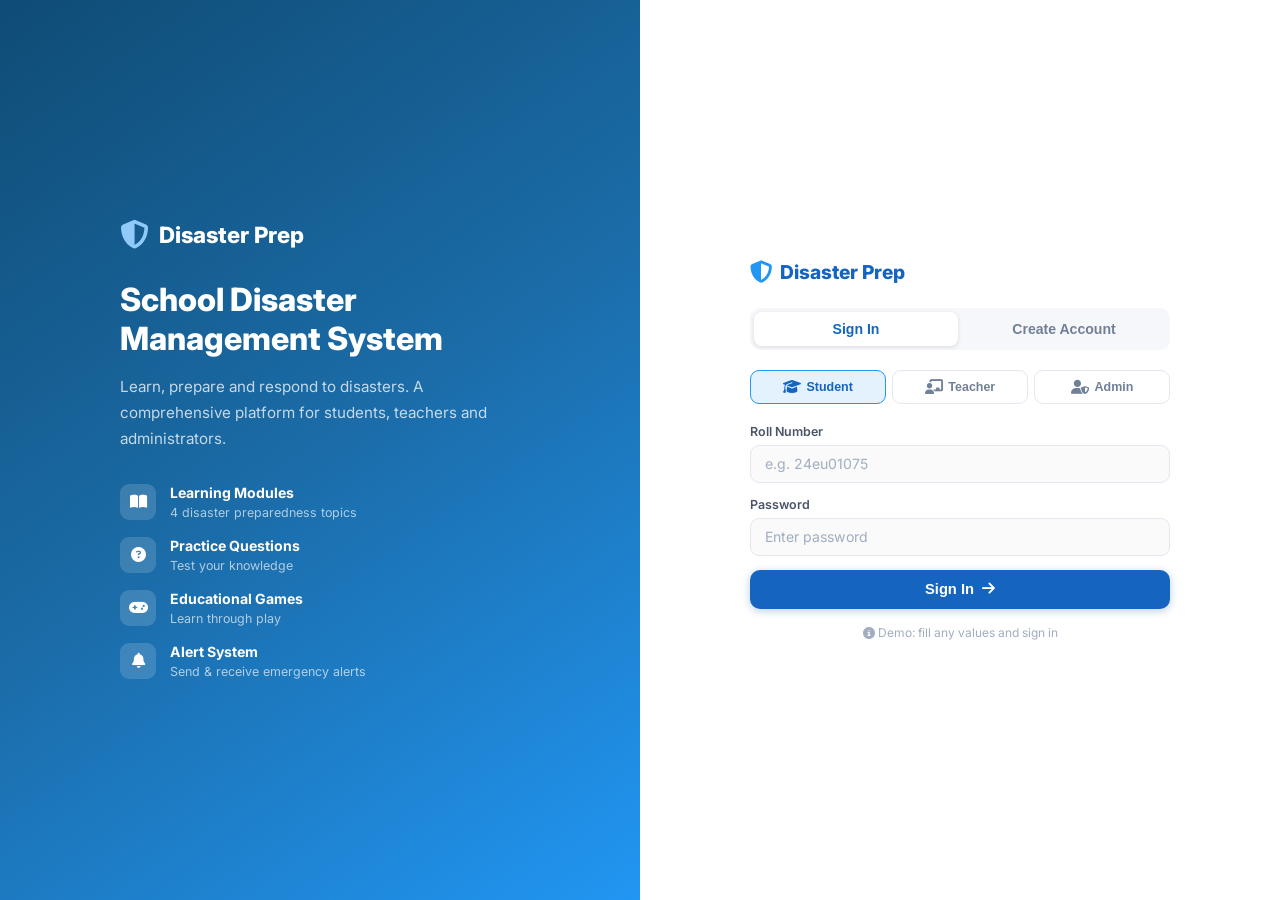
==== commit a5807e1a: "Full Disaster Prep rebuild - all features matching v0" ====
--- a/disaster-app/index.html
+++ b/disaster-app/index.html
@@ -1,114 +1,91 @@
 <!DOCTYPE html>
 <html lang="en">
 <head>
-  <meta charset="UTF-8" />
-  <meta name="viewport" content="width=device-width, initial-scale=1.0" />
-  <title>DisasterShield — School Disaster Management</title>
-  <link rel="preconnect" href="https://fonts.googleapis.com" />
-  <link href="https://fonts.googleapis.com/css2?family=Inter:wght@300;400;500;600;700;800;900&display=swap" rel="stylesheet" />
-  <link rel="stylesheet" href="https://cdnjs.cloudflare.com/ajax/libs/font-awesome/6.5.0/css/all.min.css" />
-  <link rel="stylesheet" href="style.css" />
+  <meta charset="UTF-8"/>
+  <meta name="viewport" content="width=device-width,initial-scale=1.0"/>
+  <title>Disaster Prep — School Disaster Management</title>
+  <link href="https://fonts.googleapis.com/css2?family=Inter:wght@300;400;500;600;700;800&display=swap" rel="stylesheet"/>
+  <link rel="stylesheet" href="https://cdnjs.cloudflare.com/ajax/libs/font-awesome/6.5.0/css/all.min.css"/>
+  <link rel="stylesheet" href="auth.css"/>
 </head>
 <body>
-
-<!-- ══════════════════════════════════════════ AUTH PAGE -->
-<div id="page-auth" class="page active">
-  <div class="auth-split">
-
-    <!-- Left panel -->
-    <div class="auth-left">
-      <div class="auth-left-inner">
-        <div class="brand"><i class="fas fa-shield-halved"></i><span>DisasterShield</span></div>
-        <h1 class="auth-headline">School Emergency<br/>Management Portal</h1>
-        <p class="auth-tagline">Coordinating safety, resources and communication during critical situations.</p>
-        <div class="feature-list">
-          <div class="feature-item"><i class="fas fa-bell"></i><span>Real-time disaster alerts</span></div>
-          <div class="feature-item"><i class="fas fa-map-location-dot"></i><span>Affected area tracking</span></div>
-          <div class="feature-item"><i class="fas fa-boxes-stacked"></i><span>Resource management</span></div>
-          <div class="feature-item"><i class="fas fa-lock"></i><span>Role-based secure access</span></div>
-        </div>
-      </div>
-    </div>
-
-    <!-- Right panel -->
-    <div class="auth-right">
-      <div class="auth-box">
-
-        <!-- Tabs: Sign In / Create Account -->
-        <div class="auth-tabs">
-          <button class="auth-tab active" id="tab-signin" onclick="switchAuthTab('signin')">Sign In</button>
-          <button class="auth-tab" id="tab-create" onclick="switchAuthTab('create')">Create Account</button>
-        </div>
-
-        <!-- Role selector -->
-        <div class="role-selector">
-          <p class="role-label">Select your role</p>
-          <div class="role-btns">
-            <button class="role-btn active" data-role="student" onclick="setRole('student')">
-              <i class="fas fa-graduation-cap"></i><span>Student</span>
-            </button>
-            <button class="role-btn" data-role="teacher" onclick="setRole('teacher')">
-              <i class="fas fa-chalkboard-teacher"></i><span>Teacher</span>
-            </button>
-            <button class="role-btn" data-role="admin" onclick="setRole('admin')">
-              <i class="fas fa-user-shield"></i><span>Admin</span>
-            </button>
-          </div>
-        </div>
-
-        <!-- SIGN IN FORM -->
-        <form id="form-signin" onsubmit="handleSignIn(event)">
-          <!-- Student sign-in -->
-          <div id="si-student">
-            <div class="fg"><label>Roll Number</label><div class="input-wrap"><i class="fas fa-id-card"></i><input type="text" id="si-roll" placeholder="e.g. 21CS045" /></div></div>
-            <div class="fg"><label>Password</label><div class="input-wrap"><i class="fas fa-lock"></i><input type="password" id="si-pass-s" placeholder="Enter your password" /></div></div>
-          </div>
-          <!-- Teacher sign-in -->
-          <div id="si-teacher" class="hidden">
-            <div class="fg"><label>Email Address</label><div class="input-wrap"><i class="fas fa-envelope"></i><input type="email" id="si-email-t" placeholder="teacher@school.edu" /></div></div>
-            <div class="fg"><label>School Name</label><div class="input-wrap"><i class="fas fa-school"></i><input type="text" id="si-school-t" placeholder="e.g. Siddhartha Academy" /></div></div>
-            <div class="fg"><label>Password</label><div class="input-wrap"><i class="fas fa-lock"></i><input type="password" id="si-pass-t" placeholder="Enter your password" /></div></div>
-          </div>
-          <!-- Admin sign-in -->
-          <div id="si-admin" class="hidden">
-            <div class="fg"><label>Admin Email</label><div class="input-wrap"><i class="fas fa-envelope"></i><input type="email" id="si-email-a" placeholder="admin@district.gov" /></div></div>
-            <div class="fg"><label>Password</label><div class="input-wrap"><i class="fas fa-lock"></i><input type="password" id="si-pass-a" placeholder="Enter admin password" /></div></div>
-          </div>
-          <div id="signin-error" class="form-error hidden"></div>
-          <button type="submit" class="btn-auth"><i class="fas fa-right-to-bracket"></i> Sign In</button>
-        </form>
-
-        <!-- CREATE ACCOUNT FORM -->
-        <form id="form-create" class="hidden" onsubmit="handleCreate(event)">
-          <!-- Student create -->
-          <div id="ca-student">
-            <div class="fg"><label>Full Name</label><div class="input-wrap"><i class="fas fa-user"></i><input type="text" id="ca-name-s" placeholder="Your full name" /></div></div>
-            <div class="fg"><label>Roll Number</label><div class="input-wrap"><i class="fas fa-id-card"></i><input type="text" id="ca-roll" placeholder="e.g. 21CS045" /></div></div>
-            <div class="fg"><label>School Name</label><div class="input-wrap"><i class="fas fa-school"></i><input type="text" id="ca-school-s" placeholder="e.g. Siddhartha Academy" /></div></div>
-            <div class="fg"><label>Password</label><div class="input-wrap"><i class="fas fa-lock"></i><input type="password" id="ca-pass-s" placeholder="Create a password" /></div></div>
-          </div>
-          <!-- Teacher create -->
-          <div id="ca-teacher" class="hidden">
-            <div class="info-box"><i class="fas fa-circle-info"></i> Teacher accounts require pre-registered credentials from your school admin.</div>
-            <div class="fg"><label>Email Address</label><div class="input-wrap"><i class="fas fa-envelope"></i><input type="email" id="ca-email-t" placeholder="teacher@school.edu" /></div></div>
-            <div class="fg"><label>School Name</label><div class="input-wrap"><i class="fas fa-school"></i><input type="text" id="ca-school-t" placeholder="e.g. Siddhartha Academy" /></div></div>
-            <div class="fg"><label>Password <span class="hint">(set by admin)</span></label><div class="input-wrap"><i class="fas fa-lock"></i><input type="password" id="ca-pass-t" placeholder="Password given by admin" /></div></div>
-          </div>
-          <!-- Admin create -->
-          <div id="ca-admin" class="hidden">
-            <div class="fg"><label>Admin Email</label><div class="input-wrap"><i class="fas fa-envelope"></i><input type="email" id="ca-email-a" placeholder="admin@district.gov" /></div></div>
-            <div class="fg"><label>Password</label><div class="input-wrap"><i class="fas fa-lock"></i><input type="password" id="ca-pass-a" placeholder="Create admin password" /></div></div>
-          </div>
-          <div id="create-error" class="form-error hidden"></div>
-          <button type="submit" class="btn-auth"><i class="fas fa-user-plus"></i> Create Account</button>
-        </form>
-
-        <p class="demo-note"><i class="fas fa-circle-info"></i>&nbsp;Demo mode — any values work to sign in</p>
+<div class="auth-page">
+  <div class="auth-left">
+    <div class="auth-left-content">
+      <div class="auth-brand"><i class="fas fa-shield-halved"></i><span>Disaster Prep</span></div>
+      <h1>School Disaster<br/>Management System</h1>
+      <p>Learn, prepare and respond to disasters. A comprehensive platform for students, teachers and administrators.</p>
+      <div class="auth-features">
+        <div class="af"><i class="fas fa-book-open"></i><div><strong>Learning Modules</strong><span>4 disaster preparedness topics</span></div></div>
+        <div class="af"><i class="fas fa-circle-question"></i><div><strong>Practice Questions</strong><span>Test your knowledge</span></div></div>
+        <div class="af"><i class="fas fa-gamepad"></i><div><strong>Educational Games</strong><span>Learn through play</span></div></div>
+        <div class="af"><i class="fas fa-bell"></i><div><strong>Alert System</strong><span>Send & receive emergency alerts</span></div></div>
       </div>
     </div>
   </div>
+  <div class="auth-right">
+    <div class="auth-card">
+      <div class="auth-card-header">
+        <div class="auth-logo"><i class="fas fa-shield-halved"></i><span>Disaster Prep</span></div>
+      </div>
+      <div class="auth-tabs">
+        <button class="atab active" id="tab-si" onclick="switchTab('si')">Sign In</button>
+        <button class="atab" id="tab-ca" onclick="switchTab('ca')">Create Account</button>
+      </div>
+      <div class="role-row">
+        <button class="rbtn active" data-r="student" onclick="setRole('student')"><i class="fas fa-graduation-cap"></i> Student</button>
+        <button class="rbtn" data-r="teacher" onclick="setRole('teacher')"><i class="fas fa-chalkboard-teacher"></i> Teacher</button>
+        <button class="rbtn" data-r="admin" onclick="setRole('admin')"><i class="fas fa-user-shield"></i> Admin</button>
+      </div>
+
+      <!-- SIGN IN -->
+      <form id="form-si" onsubmit="doSignIn(event)">
+        <div id="si-s">
+          <div class="field"><label>Roll Number</label><input id="si-roll" type="text" placeholder="e.g. 24eu01075"/></div>
+          <div class="field"><label>Password</label><input id="si-pw-s" type="password" placeholder="Enter password"/></div>
+        </div>
+        <div id="si-t" class="dn">
+          <div class="field"><label>Email</label><input id="si-email-t" type="email" placeholder="teacher@school.edu"/></div>
+          <div class="field"><label>School Name</label><input id="si-school-t" type="text" placeholder="School name"/></div>
+          <div class="field"><label>Password</label><input id="si-pw-t" type="password" placeholder="Enter password"/></div>
+        </div>
+        <div id="si-a" class="dn">
+          <div class="field"><label>Email</label><input id="si-email-a" type="email" placeholder="admin@school.edu"/></div>
+          <div class="field"><label>Password</label><input id="si-pw-a" type="password" placeholder="Enter password"/></div>
+        </div>
+        <div id="si-err" class="err dn"></div>
+        <button class="abtn" type="submit">Sign In <i class="fas fa-arrow-right"></i></button>
+      </form>
+
+      <!-- CREATE ACCOUNT -->
+      <form id="form-ca" class="dn" onsubmit="doCreate(event)">
+        <div id="ca-s">
+          <div class="field"><label>Full Name</label><input id="ca-name" type="text" placeholder="Your full name"/></div>
+          <div class="field"><label>Email</label><input id="ca-email-s" type="email" placeholder="student@school.edu"/></div>
+          <div class="field"><label>Roll Number</label><input id="ca-roll" type="text" placeholder="e.g. 24eu01075"/></div>
+          <div class="field"><label>School Name</label><input id="ca-school-s" type="text" placeholder="e.g. Siddhartha Academy"/></div>
+          <div class="field"><label>Password</label><input id="ca-pw-s" type="password" placeholder="Create password"/></div>
+        </div>
+        <div id="ca-t" class="dn">
+          <div class="info-note"><i class="fas fa-info-circle"></i> Teacher accounts need pre-registered credentials from your admin.</div>
+          <div class="field"><label>Full Name</label><input id="ca-name-t" type="text" placeholder="Your full name"/></div>
+          <div class="field"><label>Email</label><input id="ca-email-t" type="email" placeholder="teacher@school.edu"/></div>
+          <div class="field"><label>School Name</label><input id="ca-school-t" type="text" placeholder="School name"/></div>
+          <div class="field"><label>Password <small>(assigned by admin)</small></label><input id="ca-pw-t" type="password" placeholder="Password from admin"/></div>
+        </div>
+        <div id="ca-a" class="dn">
+          <div class="field"><label>Full Name</label><input id="ca-name-a" type="text" placeholder="Admin name"/></div>
+          <div class="field"><label>Email</label><input id="ca-email-a" type="email" placeholder="admin@school.edu"/></div>
+          <div class="field"><label>Password</label><input id="ca-pw-a" type="password" placeholder="Create password"/></div>
+        </div>
+        <div id="ca-err" class="err dn"></div>
+        <button class="abtn" type="submit">Create Account <i class="fas fa-user-plus"></i></button>
+      </form>
+
+      <p class="demo-tip"><i class="fas fa-circle-info"></i> Demo: fill any values and sign in</p>
+    </div>
+  </div>
 </div>
-
-<script src="app.js"></script>
+<script src="auth.js"></script>
 </body>
 </html>
--- a/disaster-app/auth.css
+++ b/disaster-app/auth.css
@@ -0,0 +1,69 @@
+*,*::before,*::after{box-sizing:border-box;margin:0;padding:0}
+html,body{height:100%;font-family:'Inter',sans-serif;background:#f0f4f8;color:#1a202c}
+.dn{display:none!important}
+.auth-page{display:grid;grid-template-columns:1fr 1fr;min-height:100vh}
+
+/* LEFT */
+.auth-left{background:linear-gradient(145deg,#0f4c75,#1b6ca8,#2196f3);
+  display:flex;align-items:center;justify-content:center;padding:3rem 2.5rem;color:#fff}
+.auth-left-content{max-width:400px}
+.auth-brand{display:flex;align-items:center;gap:.6rem;margin-bottom:2rem;font-size:1.4rem;font-weight:800}
+.auth-brand i{font-size:1.8rem;color:#90caf9}
+.auth-left h1{font-size:2rem;font-weight:800;line-height:1.2;margin-bottom:1rem}
+.auth-left p{color:rgba(255,255,255,.75);line-height:1.7;margin-bottom:2rem;font-size:.95rem}
+.auth-features{display:flex;flex-direction:column;gap:1rem}
+.af{display:flex;align-items:flex-start;gap:.85rem}
+.af i{width:36px;height:36px;background:rgba(255,255,255,.15);border-radius:9px;
+  display:flex;align-items:center;justify-content:center;flex-shrink:0;font-size:.95rem}
+.af strong{display:block;font-size:.88rem;font-weight:700}
+.af span{font-size:.78rem;color:rgba(255,255,255,.65)}
+
+/* RIGHT */
+.auth-right{background:#fff;display:flex;align-items:center;justify-content:center;
+  padding:2rem 1.5rem;overflow-y:auto}
+.auth-card{width:100%;max-width:420px}
+.auth-card-header{margin-bottom:1.5rem}
+.auth-logo{display:flex;align-items:center;gap:.5rem;font-size:1.2rem;font-weight:800;color:#1565c0}
+.auth-logo i{color:#2196f3;font-size:1.4rem}
+
+/* Tabs */
+.auth-tabs{display:flex;background:#f5f7fa;border-radius:10px;padding:.25rem;margin-bottom:1.25rem;gap:.25rem}
+.atab{flex:1;padding:.55rem;border:none;border-radius:8px;cursor:pointer;
+  background:transparent;color:#718096;font-size:.88rem;font-weight:600;transition:all .2s}
+.atab.active{background:#fff;color:#1565c0;box-shadow:0 1px 4px rgba(0,0,0,.12)}
+
+/* Role buttons */
+.role-row{display:grid;grid-template-columns:1fr 1fr 1fr;gap:.4rem;margin-bottom:1.25rem}
+.rbtn{display:flex;align-items:center;justify-content:center;gap:.35rem;
+  padding:.55rem .4rem;border-radius:9px;border:1.5px solid #e2e8f0;cursor:pointer;
+  background:#fff;color:#718096;font-size:.78rem;font-weight:600;transition:all .2s}
+.rbtn:hover{border-color:#2196f3;color:#1565c0}
+.rbtn.active{background:#e3f2fd;border-color:#2196f3;color:#1565c0}
+.rbtn i{font-size:.9rem}
+
+/* Fields */
+.field{margin-bottom:.9rem}
+.field label{display:block;font-size:.78rem;font-weight:600;color:#4a5568;margin-bottom:.35rem}
+.field label small{font-weight:400;color:#a0aec0}
+.field input{width:100%;padding:.6rem .85rem;border:1.5px solid #e2e8f0;border-radius:9px;
+  font-size:.88rem;color:#1a202c;outline:none;transition:border .2s;font-family:'Inter',sans-serif;
+  background:#fafafa}
+.field input::placeholder{color:#a0aec0}
+.field input:focus{border-color:#2196f3;background:#fff;box-shadow:0 0 0 3px rgba(33,150,243,.1)}
+.info-note{background:#e3f2fd;border:1px solid #90caf9;border-radius:8px;
+  padding:.65rem .85rem;color:#1565c0;font-size:.78rem;margin-bottom:.9rem;
+  display:flex;align-items:flex-start;gap:.4rem;line-height:1.5}
+.err{background:#fef2f2;border:1px solid #fecaca;border-radius:8px;
+  padding:.6rem .85rem;color:#dc2626;font-size:.8rem;margin-bottom:.75rem}
+.abtn{width:100%;padding:.7rem;border:none;border-radius:10px;cursor:pointer;
+  background:#1565c0;color:#fff;font-weight:700;font-size:.92rem;
+  display:flex;align-items:center;justify-content:center;gap:.5rem;
+  transition:all .2s;box-shadow:0 2px 8px rgba(21,101,192,.3)}
+.abtn:hover{background:#0d47a1;transform:translateY(-1px);box-shadow:0 4px 16px rgba(21,101,192,.4)}
+.demo-tip{text-align:center;color:#a0aec0;font-size:.75rem;margin-top:1rem}
+
+@media(max-width:768px){
+  .auth-page{grid-template-columns:1fr}
+  .auth-left{display:none}
+  .auth-right{min-height:100vh}
+}
